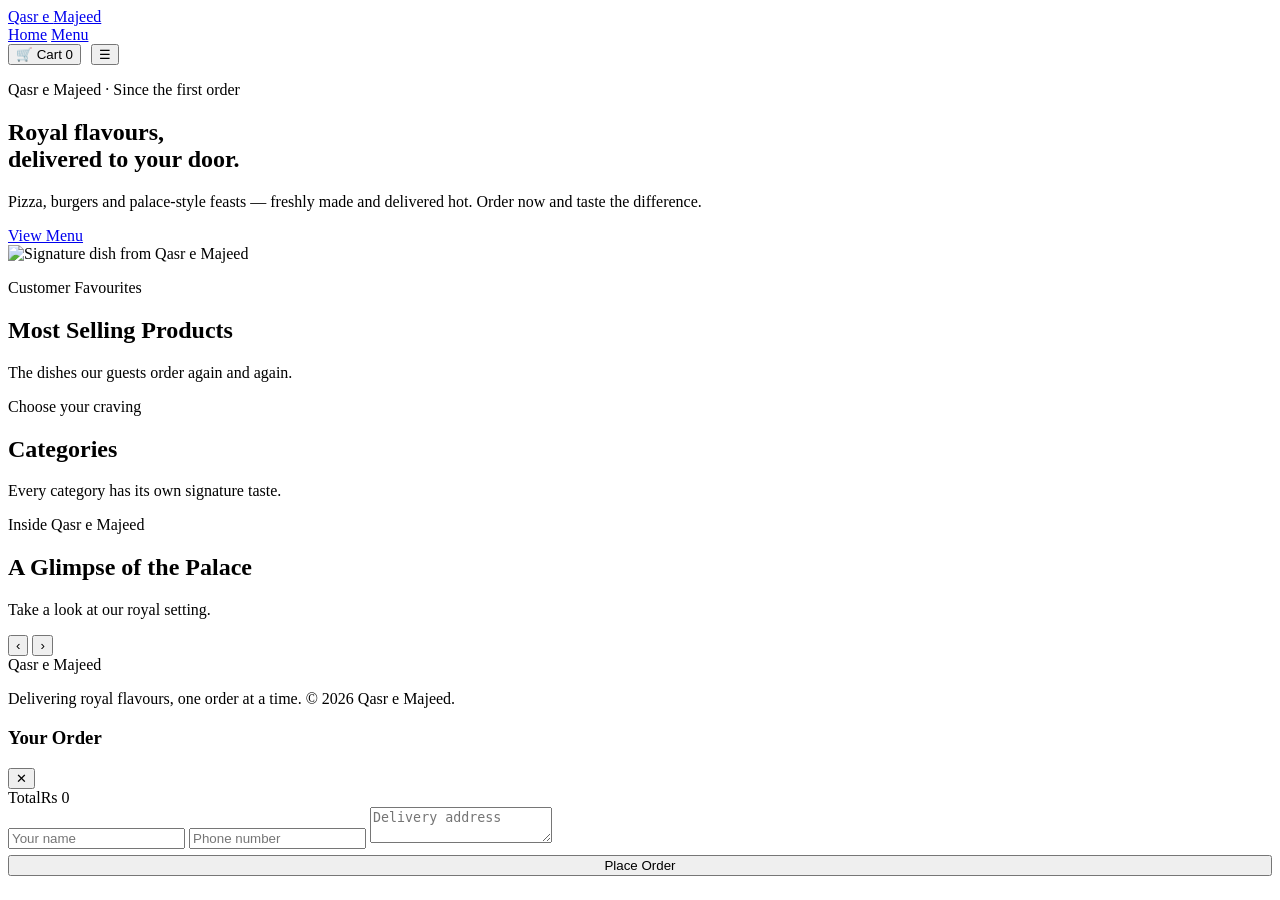
==== index.html @ a43ea08f "Add files via upload" ====
<!DOCTYPE html>
<html lang="en">
<head>
<meta charset="UTF-8">
<meta name="viewport" content="width=device-width, initial-scale=1.0">
<title>Qasr e Majeed — Order Online</title>
<link rel="preconnect" href="https://fonts.googleapis.com">
<link href="https://fonts.googleapis.com/css2?family=Cormorant+Garamond:wght@500;600;700&family=Work+Sans:wght@400;500;600;700&display=swap" rel="stylesheet">
<link rel="stylesheet" href="css/style.css">
</head>
<body>

<header class="site-header">
  <div class="header-inner">
    <a href="index.html" class="logo"><span class="arch-mark"></span>Qasr e <span class="gold">Majeed</span></a>
    <nav class="main-nav" id="mainNav">
      <a href="index.html" class="active">Home</a>
      <a href="menu.html">Menu</a>
    </nav>
    <div style="display:flex; align-items:center; gap:10px;">
      <button class="cart-btn" onclick="toggleCart(true)">
        🛒 Cart <span class="cart-count" id="cartCount">0</span>
      </button>
      <button class="nav-toggle" onclick="toggleNav()">☰</button>
    </div>
  </div>
</header>

<section class="hero">
  <div class="hero-copy">
    <p class="eyebrow">Qasr e Majeed · Since the first order</p>
    <h1>Royal flavours,<br>delivered to your door.</h1>
    <p>Pizza, burgers and palace-style feasts — freshly made and delivered hot. Order now and taste the difference.</p>
    <a href="menu.html" class="btn-primary">View Menu</a>
  </div>
  <div class="hero-art">
    <img src="https://images.unsplash.com/photo-1513104890138-7c749659a591?w=800&q=80" alt="Signature dish from Qasr e Majeed">
  </div>
</section>

<div class="arch-divider"></div>

<section class="section" id="mostSellingSection">
  <div class="section-head">
    <p class="eyebrow">Customer Favourites</p>
    <h2>Most Selling Products</h2>
    <p>The dishes our guests order again and again.</p>
  </div>
  <div class="menu-grid" id="mostSellingGrid"></div>
</section>

<section class="section">
  <div class="section-head">
    <p class="eyebrow">Choose your craving</p>
    <h2>Categories</h2>
    <p>Every category has its own signature taste.</p>
  </div>
  <div id="homeCategorySections"></div>
</section>

<div class="arch-divider"></div>

<section class="section">
  <div class="section-head">
    <p class="eyebrow">Inside Qasr e Majeed</p>
    <h2>A Glimpse of the Palace</h2>
    <p>Take a look at our royal setting.</p>
  </div>
  <div class="gallery-wrap">
    <div class="gallery-track" id="galleryTrack"></div>
    <button class="gallery-arrow prev" onclick="prevSlide()">‹</button>
    <button class="gallery-arrow next" onclick="nextSlide()">›</button>
  </div>
  <div class="gallery-dots" id="galleryDots"></div>
</section>

<footer class="site-footer">
  <div class="logo"><span class="arch-mark"></span>Qasr e Majeed</div>
  <p>Delivering royal flavours, one order at a time. © 2026 Qasr e Majeed.</p>
</footer>

<!-- Cart Drawer -->
<div class="cart-overlay" id="cartOverlay" onclick="toggleCart(false)"></div>
<aside class="cart-drawer" id="cartDrawer">
  <div class="cart-head">
    <h3>Your Order</h3>
    <button class="cart-close" onclick="toggleCart(false)">✕</button>
  </div>
  <div class="cart-items" id="cartItems"></div>
  <div class="cart-footer">
    <div class="cart-total-row"><span>Total</span><span id="cartTotal">Rs 0</span></div>
    <form class="checkout-form" id="checkoutForm" onsubmit="placeOrder(event)">
      <input type="text" id="custName" placeholder="Your name" required>
      <input type="tel" id="custPhone" placeholder="Phone number" required>
      <textarea id="custAddress" rows="2" placeholder="Delivery address" required></textarea>
      <button type="submit" class="btn-primary" style="width:100%;text-align:center;margin-top:6px;">Place Order</button>
    </form>
  </div>
</aside>

<div class="toast" id="toast"></div>

<script src="https://www.gstatic.com/firebasejs/10.12.2/firebase-app-compat.js"></script>
<script src="https://www.gstatic.com/firebasejs/10.12.2/firebase-firestore-compat.js"></script>
<script src="js/firebase-config.js"></script>
<script src="js/data.js"></script>
<script src="js/script.js"></script>
<script>
  (async () => {
    const menu = await renderMostSelling();
    await renderHomeCategorySections(menu);
    renderGallery();
  })();
</script>
</body>
</html>
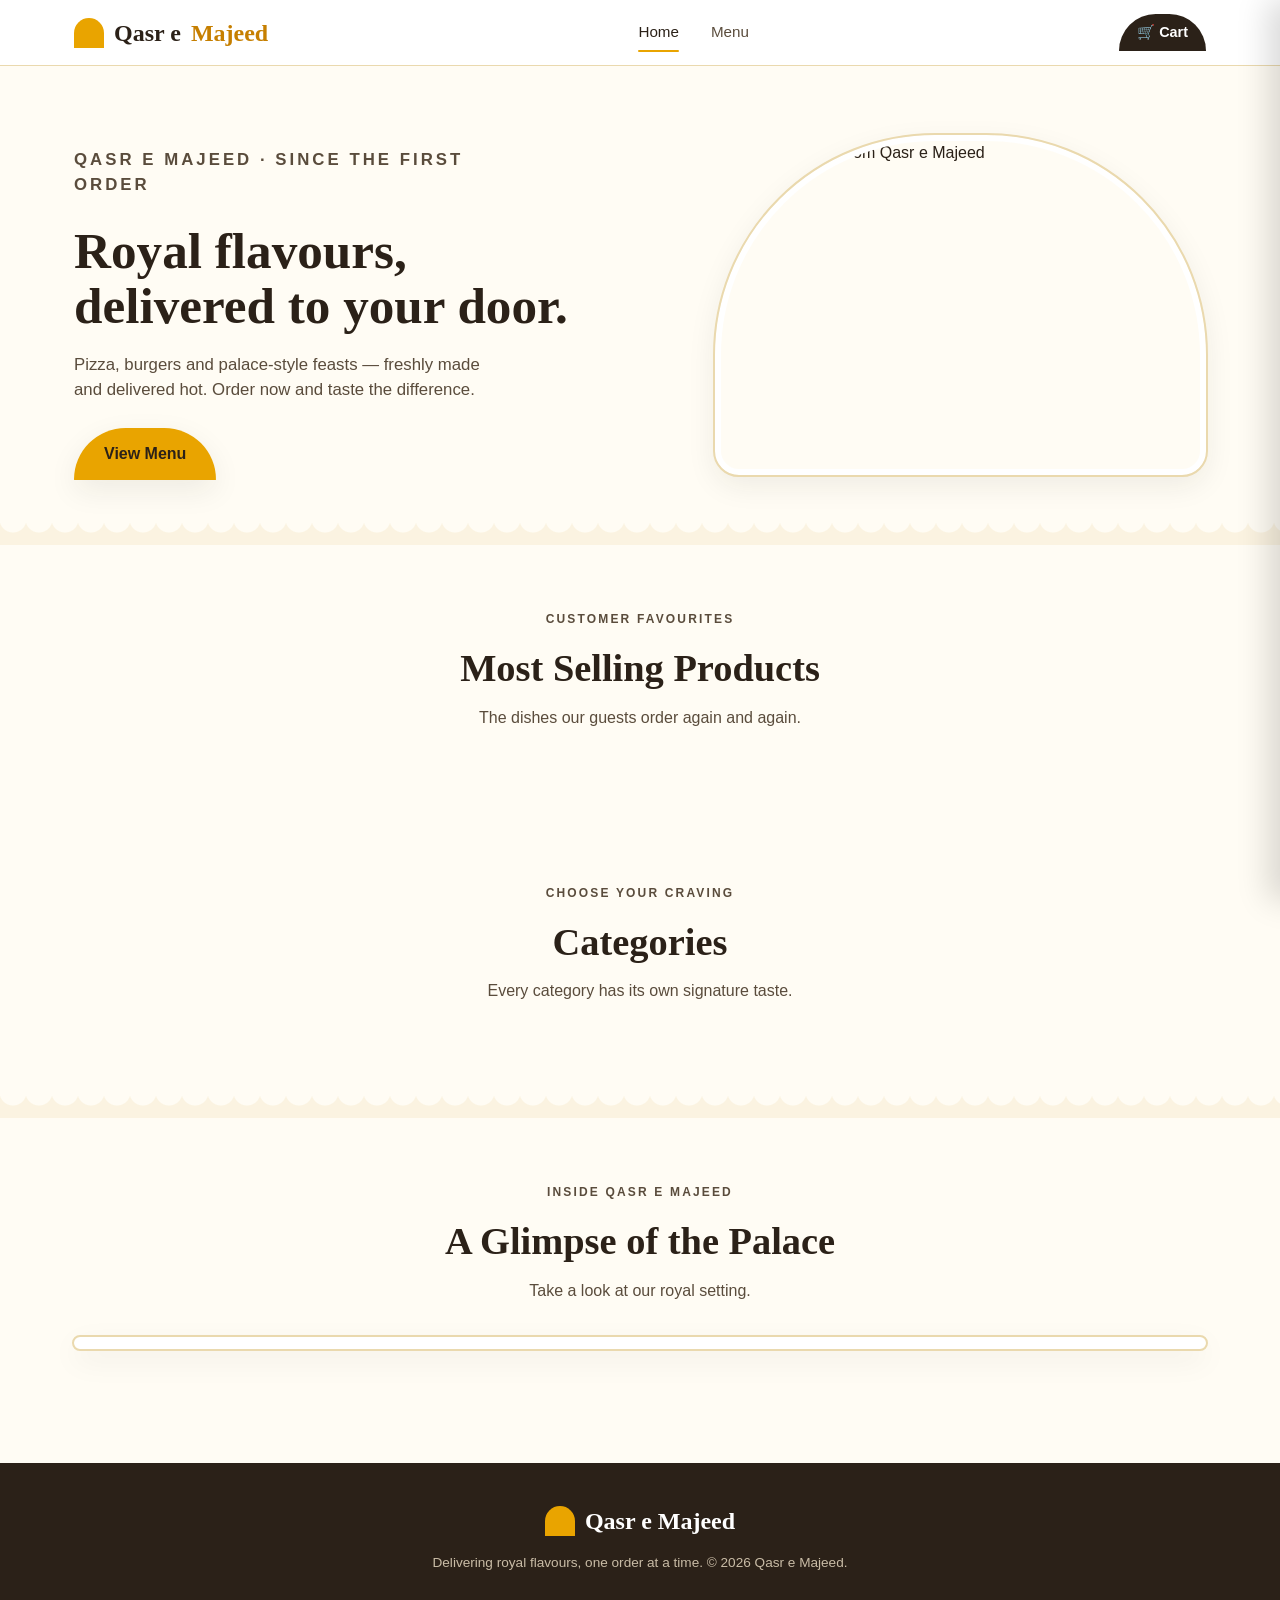
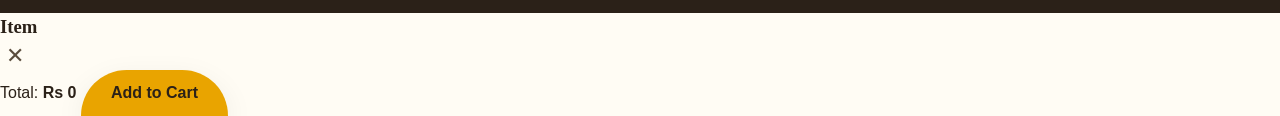
==== commit 32fc0b72: "Update index.html" ====
--- a/index.html
+++ b/index.html
@@ -98,6 +98,21 @@
   </div>
 </aside>
 
+<!-- Extras Modal -->
+<div class="extras-modal-overlay" id="extrasModal">
+  <div class="extras-modal-card">
+    <div class="extras-modal-head">
+      <h3 id="extrasModalTitle">Item</h3>
+      <button class="cart-close" onclick="closeExtrasModal()">✕</button>
+    </div>
+    <div class="extras-modal-body" id="extrasModalBody"></div>
+    <div class="extras-modal-footer">
+      <span>Total: <strong id="extrasModalTotal">Rs 0</strong></span>
+      <button class="btn-primary" onclick="confirmAddWithExtras()">Add to Cart</button>
+    </div>
+  </div>
+</div>
+
 <div class="toast" id="toast"></div>
 
 <script src="https://www.gstatic.com/firebasejs/10.12.2/firebase-app-compat.js"></script>
--- a/css/style.css
+++ b/css/style.css
@@ -0,0 +1,494 @@
+/* ===================================================
+   Qasr e Majeed — Design tokens
+   Palette: warm ivory ground, saffron-gold primary,
+   espresso text, maroon used only as a rare accent.
+   Signature: palace-arch silhouettes (cards, dividers,
+   the hero) nod to "Qasr" (palace) in the name.
+=================================================== */
+:root {
+  --ivory: #FFFCF4;
+  --ivory-deep: #FBF3E1;
+  --saffron: #E9A400;
+  --saffron-deep: #C67F00;
+  --saffron-light: #FFD873;
+  --charcoal: #2B2118;
+  --charcoal-soft: #5A4C3C;
+  --maroon: #7A1F2B;
+  --line: #EAD9AE;
+  --white: #FFFFFF;
+
+  --font-display: 'Cormorant Garamond', 'Times New Roman', serif;
+  --font-body: 'Work Sans', -apple-system, sans-serif;
+
+  --arch-radius: 999px 999px 8px 8px;
+  --shadow-soft: 0 10px 30px rgba(43, 33, 24, 0.08);
+  --shadow-card: 0 4px 18px rgba(43, 33, 24, 0.10);
+}
+
+* { box-sizing: border-box; }
+html { scroll-behavior: smooth; }
+body {
+  margin: 0;
+  background: var(--ivory);
+  color: var(--charcoal);
+  font-family: var(--font-body);
+  line-height: 1.5;
+}
+img { max-width: 100%; display: block; }
+a { text-decoration: none; color: inherit; }
+button { font-family: inherit; cursor: pointer; }
+ul { list-style: none; margin: 0; padding: 0; }
+
+@media (prefers-reduced-motion: reduce) {
+  *, *::before, *::after { animation: none !important; transition: none !important; }
+}
+
+h1, h2, h3 { font-family: var(--font-display); font-weight: 600; margin: 0; color: var(--charcoal); }
+
+.eyebrow {
+  font-family: var(--font-body);
+  font-size: 0.75rem;
+  letter-spacing: 0.18em;
+  text-transform: uppercase;
+  color: var(--saffron-deep);
+  font-weight: 600;
+}
+
+/* ---------- Header ---------- */
+.site-header {
+  position: sticky;
+  top: 0;
+  z-index: 50;
+  background: var(--white);
+  border-bottom: 1px solid var(--line);
+}
+.header-inner {
+  max-width: 1180px;
+  margin: 0 auto;
+  padding: 14px 24px;
+  display: flex;
+  align-items: center;
+  justify-content: space-between;
+  gap: 20px;
+}
+.logo {
+  display: flex;
+  align-items: center;
+  gap: 10px;
+  font-family: var(--font-display);
+  font-size: 1.5rem;
+  font-weight: 700;
+  color: var(--charcoal);
+}
+.logo .arch-mark {
+  width: 30px;
+  height: 30px;
+  background: var(--saffron);
+  border-radius: var(--arch-radius);
+  flex-shrink: 0;
+}
+.logo span.gold { color: var(--saffron-deep); }
+
+.main-nav {
+  display: flex;
+  align-items: center;
+  gap: 32px;
+}
+.main-nav a {
+  font-size: 0.95rem;
+  font-weight: 500;
+  color: var(--charcoal-soft);
+  position: relative;
+  padding: 6px 0;
+}
+.main-nav a:hover, .main-nav a.active { color: var(--charcoal); }
+.main-nav a.active::after {
+  content: "";
+  position: absolute;
+  left: 0; right: 0; bottom: -2px;
+  height: 2px;
+  background: var(--saffron);
+  border-radius: 2px;
+}
+
+.cart-btn {
+  display: flex;
+  align-items: center;
+  gap: 8px;
+  background: var(--charcoal);
+  color: var(--white);
+  border: none;
+  border-radius: var(--arch-radius);
+  padding: 10px 18px;
+  font-size: 0.9rem;
+  font-weight: 600;
+}
+.cart-btn:hover { background: var(--maroon); }
+.cart-count {
+  background: var(--saffron);
+  color: var(--charcoal);
+  font-size: 0.75rem;
+  font-weight: 700;
+  padding: 2px 7px;
+  border-radius: 999px;
+}
+
+.nav-toggle { display: none; background: none; border: none; font-size: 1.6rem; color: var(--charcoal); }
+
+/* ---------- Hero ---------- */
+.hero {
+  position: relative;
+  max-width: 1180px;
+  margin: 0 auto;
+  padding: 64px 24px 40px;
+  display: grid;
+  grid-template-columns: 1.1fr 0.9fr;
+  gap: 40px;
+  align-items: center;
+}
+.hero-copy h1 {
+  font-size: clamp(2.4rem, 4vw, 3.6rem);
+  line-height: 1.08;
+  margin: 10px 0 18px;
+}
+.hero-copy p {
+  color: var(--charcoal-soft);
+  font-size: 1.05rem;
+  max-width: 44ch;
+  margin-bottom: 26px;
+}
+.btn-primary {
+  display: inline-block;
+  background: var(--saffron);
+  color: var(--charcoal);
+  font-weight: 700;
+  padding: 14px 30px;
+  border-radius: var(--arch-radius);
+  border: none;
+  font-size: 1rem;
+  box-shadow: var(--shadow-soft);
+}
+.btn-primary:hover { background: var(--saffron-deep); color: var(--white); }
+
+.hero-art {
+  position: relative;
+  height: 340px;
+  border-radius: 220px 220px 24px 24px;
+  overflow: hidden;
+  box-shadow: var(--shadow-soft);
+  border: 6px solid var(--white);
+  outline: 2px solid var(--line);
+}
+.hero-art img { width: 100%; height: 100%; object-fit: cover; }
+
+/* Arch divider — signature motif between sections */
+.arch-divider {
+  height: 26px;
+  background:
+    radial-gradient(circle at 13px 0, transparent 13px, var(--ivory-deep) 14px) 0 -1px / 26px 26px repeat-x;
+}
+.arch-divider.flip {
+  transform: rotate(180deg);
+}
+
+/* ---------- Categories (home) ---------- */
+.section {
+  max-width: 1180px;
+  margin: 0 auto;
+  padding: 56px 24px;
+}
+.section-head {
+  text-align: center;
+  margin-bottom: 34px;
+}
+.section-head h2 { font-size: clamp(1.8rem, 3vw, 2.4rem); margin-top: 6px; }
+.section-head p { color: var(--charcoal-soft); margin-top: 8px; }
+
+.category-grid {
+  display: grid;
+  grid-template-columns: repeat(4, 1fr);
+  gap: 22px;
+}
+.category-card {
+  background: var(--white);
+  border: 1px solid var(--line);
+  border-radius: 120px 120px 16px 16px;
+  padding: 30px 20px 24px;
+  text-align: center;
+  box-shadow: var(--shadow-card);
+  transition: transform 0.25s ease, box-shadow 0.25s ease;
+}
+.category-card:hover { transform: translateY(-6px); box-shadow: var(--shadow-soft); }
+.category-icon {
+  width: 74px;
+  height: 74px;
+  margin: 0 auto 16px;
+  border-radius: 50%;
+  background: var(--ivory-deep);
+  display: flex;
+  align-items: center;
+  justify-content: center;
+  font-size: 2rem;
+}
+.category-card h3 { font-size: 1.2rem; margin-bottom: 4px; }
+.category-card p { color: var(--charcoal-soft); font-size: 0.85rem; margin: 0; }
+
+/* ---------- Menu filters + grid ---------- */
+.filter-bar {
+  display: flex;
+  gap: 10px;
+  justify-content: center;
+  flex-wrap: wrap;
+  margin-bottom: 36px;
+}
+.filter-chip {
+  background: var(--white);
+  border: 1.5px solid var(--line);
+  border-radius: 999px;
+  padding: 9px 20px;
+  font-size: 0.9rem;
+  font-weight: 600;
+  color: var(--charcoal-soft);
+}
+.filter-chip.active {
+  background: var(--charcoal);
+  border-color: var(--charcoal);
+  color: var(--white);
+}
+
+.menu-grid {
+  display: grid;
+  grid-template-columns: repeat(3, 1fr);
+  gap: 26px;
+}
+.item-card {
+  background: var(--white);
+  border: 1px solid var(--line);
+  border-radius: 20px;
+  overflow: hidden;
+  box-shadow: var(--shadow-card);
+  display: flex;
+  flex-direction: column;
+}
+.item-media { height: 170px; overflow: hidden; position: relative; }
+.item-media img { width: 100%; height: 100%; object-fit: cover; }
+.item-body { padding: 18px 20px 20px; display: flex; flex-direction: column; gap: 8px; flex: 1; }
+.item-body h3 { font-size: 1.15rem; }
+.item-body .desc { color: var(--charcoal-soft); font-size: 0.85rem; flex: 1; }
+.item-footer {
+  display: flex;
+  align-items: center;
+  justify-content: space-between;
+  margin-top: 6px;
+}
+.price { font-weight: 700; color: var(--maroon); font-size: 1.05rem; }
+.add-btn {
+  background: var(--saffron);
+  border: none;
+  border-radius: 999px;
+  padding: 9px 18px;
+  font-weight: 700;
+  font-size: 0.85rem;
+  color: var(--charcoal);
+}
+.add-btn:hover { background: var(--saffron-deep); color: var(--white); }
+.unavailable-tag {
+  position: absolute; inset: 0;
+  background: rgba(43,33,24,0.55);
+  color: var(--white);
+  display: flex; align-items: center; justify-content: center;
+  font-weight: 700; letter-spacing: 0.05em; text-transform: uppercase; font-size: 0.8rem;
+}
+.best-tag {
+  position: absolute; top: 12px; left: 12px;
+  background: var(--maroon);
+  color: var(--white);
+  font-size: 0.68rem;
+  font-weight: 700;
+  letter-spacing: 0.04em;
+  text-transform: uppercase;
+  padding: 5px 12px;
+  border-radius: 999px;
+}
+
+/* ---------- Gallery slider ---------- */
+.gallery-wrap {
+  position: relative;
+  border-radius: 24px;
+  overflow: hidden;
+  box-shadow: var(--shadow-soft);
+  border: 6px solid var(--white);
+  outline: 2px solid var(--line);
+}
+.gallery-track {
+  display: flex;
+  transition: transform 0.5s ease;
+}
+.gallery-slide {
+  min-width: 100%;
+  position: relative;
+  height: 420px;
+}
+.gallery-slide img { width: 100%; height: 100%; object-fit: cover; }
+.gallery-caption {
+  position: absolute;
+  left: 0; right: 0; bottom: 0;
+  padding: 22px 26px;
+  background: linear-gradient(to top, rgba(43,33,24,0.75), transparent);
+  color: var(--white);
+  font-family: var(--font-display);
+  font-size: 1.2rem;
+  font-weight: 600;
+}
+.gallery-arrow {
+  position: absolute;
+  top: 50%;
+  transform: translateY(-50%);
+  background: rgba(255,255,255,0.85);
+  border: none;
+  width: 42px; height: 42px;
+  border-radius: 50%;
+  font-size: 1.2rem;
+  color: var(--charcoal);
+  box-shadow: var(--shadow-card);
+}
+.gallery-arrow:hover { background: var(--saffron); }
+.gallery-arrow.prev { left: 16px; }
+.gallery-arrow.next { right: 16px; }
+.gallery-dots {
+  display: flex;
+  justify-content: center;
+  gap: 8px;
+  margin-top: 18px;
+}
+.gallery-dot {
+  width: 9px; height: 9px;
+  border-radius: 50%;
+  background: var(--line);
+  border: none;
+}
+.gallery-dot.active { background: var(--saffron-deep); width: 22px; border-radius: 5px; }
+
+@media (max-width: 620px) {
+  .gallery-slide { height: 260px; }
+  .gallery-caption { font-size: 1rem; padding: 16px; }
+}
+
+/* ---------- Home category preview rows ---------- */
+.home-category-block { margin-bottom: 46px; }
+.home-category-block:last-child { margin-bottom: 0; }
+.home-category-head {
+  display: flex;
+  align-items: baseline;
+  justify-content: space-between;
+  margin-bottom: 22px;
+  flex-wrap: wrap;
+  gap: 10px;
+}
+.home-category-head h2 { font-size: 1.6rem; }
+.view-all-link {
+  font-size: 0.85rem;
+  font-weight: 700;
+  color: var(--saffron-deep);
+}
+.view-all-link:hover { text-decoration: underline; }
+
+/* ---------- Cart drawer ---------- */
+.cart-overlay {
+  position: fixed; inset: 0;
+  background: rgba(43,33,24,0.4);
+  z-index: 90;
+  opacity: 0; pointer-events: none;
+  transition: opacity 0.25s ease;
+}
+.cart-overlay.open { opacity: 1; pointer-events: auto; }
+
+.cart-drawer {
+  position: fixed;
+  top: 0; right: 0; bottom: 0;
+  width: min(420px, 92vw);
+  background: var(--ivory);
+  z-index: 95;
+  transform: translateX(100%);
+  transition: transform 0.3s ease;
+  display: flex; flex-direction: column;
+  box-shadow: -12px 0 30px rgba(0,0,0,0.15);
+}
+.cart-drawer.open { transform: translateX(0); }
+.cart-head {
+  padding: 22px 22px 16px;
+  border-bottom: 1px solid var(--line);
+  display: flex; align-items: center; justify-content: space-between;
+}
+.cart-head h3 { font-size: 1.4rem; }
+.cart-close { background: none; border: none; font-size: 1.4rem; color: var(--charcoal-soft); }
+.cart-items { flex: 1; overflow-y: auto; padding: 16px 22px; }
+.cart-line {
+  display: flex; gap: 12px; align-items: center;
+  padding: 12px 0; border-bottom: 1px dashed var(--line);
+}
+.cart-line img { width: 56px; height: 56px; border-radius: 12px; object-fit: cover; }
+.cart-line-info { flex: 1; }
+.cart-line-info h4 { font-size: 0.95rem; margin: 0 0 4px; font-family: var(--font-body); font-weight: 600; }
+.qty-controls { display: flex; align-items: center; gap: 10px; }
+.qty-controls button {
+  width: 26px; height: 26px; border-radius: 50%; border: 1px solid var(--line); background: var(--white);
+  font-weight: 700;
+}
+.cart-empty { text-align: center; color: var(--charcoal-soft); padding: 40px 0; }
+
+.cart-footer { padding: 18px 22px 24px; border-top: 1px solid var(--line); }
+.cart-total-row {
+  display: flex; justify-content: space-between; font-weight: 700; font-size: 1.1rem; margin-bottom: 16px;
+}
+.checkout-form { display: flex; flex-direction: column; gap: 10px; }
+.checkout-form input, .checkout-form textarea {
+  padding: 11px 14px; border-radius: 10px; border: 1px solid var(--line);
+  font-family: inherit; font-size: 0.9rem; background: var(--white);
+}
+.checkout-form input:focus, .checkout-form textarea:focus { outline: 2px solid var(--saffron); border-color: var(--saffron); }
+
+/* ---------- Footer ---------- */
+.site-footer {
+  background: var(--charcoal);
+  color: var(--ivory-deep);
+  padding: 40px 24px 26px;
+  text-align: center;
+  margin-top: 40px;
+}
+.site-footer .logo { justify-content: center; color: var(--white); margin-bottom: 10px; }
+.site-footer p { color: #C9BCA6; font-size: 0.85rem; }
+
+/* ---------- Toast ---------- */
+.toast {
+  position: fixed;
+  bottom: 24px; left: 50%;
+  transform: translateX(-50%) translateY(20px);
+  background: var(--charcoal);
+  color: var(--white);
+  padding: 12px 22px;
+  border-radius: 999px;
+  font-size: 0.9rem;
+  opacity: 0;
+  pointer-events: none;
+  transition: all 0.25s ease;
+  z-index: 200;
+}
+.toast.show { opacity: 1; transform: translateX(-50%) translateY(0); }
+
+/* ---------- Responsive ---------- */
+@media (max-width: 880px) {
+  .hero { grid-template-columns: 1fr; }
+  .hero-art { height: 240px; }
+  .category-grid { grid-template-columns: repeat(2, 1fr); }
+  .menu-grid { grid-template-columns: repeat(2, 1fr); }
+}
+@media (max-width: 620px) {
+  .main-nav { position: fixed; top: 64px; left: 0; right: 0; background: var(--white);
+    flex-direction: column; align-items: flex-start; padding: 18px 24px; gap: 16px;
+    border-bottom: 1px solid var(--line); transform: translateY(-150%); transition: transform 0.25s ease; }
+  .main-nav.open { transform: translateY(0); }
+  .nav-toggle { display: block; }
+  .category-grid { grid-template-columns: 1fr 1fr; gap: 14px; }
+  .menu-grid { grid-template-columns: 1fr; }
+}
